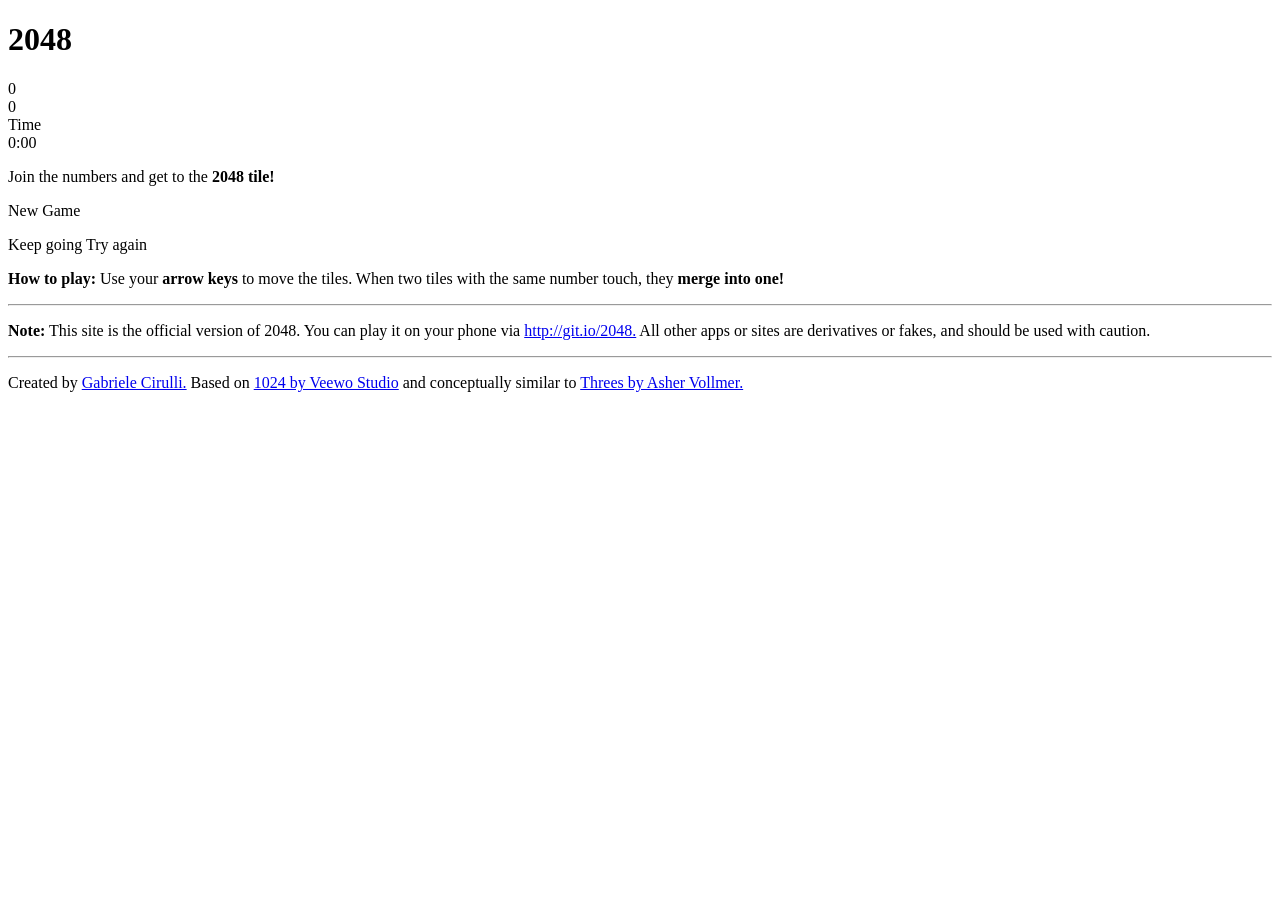
==== index.html @ cae46fe5 "Basic Timer Stuff" ====
<!DOCTYPE html>
<html>
<head>
  <meta charset="utf-8">
  <title>2048</title>

  <link href="style/main.css" rel="stylesheet" type="text/css">
  <link rel="shortcut icon" href="favicon.ico">
  <link rel="apple-touch-icon" href="meta/apple-touch-icon.png">
  <link rel="apple-touch-startup-image" href="meta/apple-touch-startup-image-640x1096.png" media="(device-width: 320px) and (device-height: 568px) and (-webkit-device-pixel-ratio: 2)"> <!-- iPhone 5+ -->
  <link rel="apple-touch-startup-image" href="meta/apple-touch-startup-image-640x920.png"  media="(device-width: 320px) and (device-height: 480px) and (-webkit-device-pixel-ratio: 2)"> <!-- iPhone, retina -->
  <meta name="apple-mobile-web-app-capable" content="yes">
  <meta name="apple-mobile-web-app-status-bar-style" content="black">

  <meta name="HandheldFriendly" content="True">
  <meta name="MobileOptimized" content="320">
  <meta name="viewport" content="width=device-width, target-densitydpi=160dpi, initial-scale=1.0, maximum-scale=1, user-scalable=no, minimal-ui">
</head>
<body>
  <div class="container">
    <div class="heading">
      <h1 class="title">2048</h1>
      <div class="scores-container">
        <div class="score-container">0</div>
        <div class="best-container">0</div>
      </div>
      <div class="timer-container">
          <div class="timer-label">Time</div>
          <div class="timer-value">0:00</div>
      </div>
    </div>

    <div class="above-game">
      <p class="game-intro">Join the numbers and get to the <strong>2048 tile!</strong></p>
      <a class="restart-button">New Game</a>
    </div>

    <div class="game-container">
      <div class="game-message">
        <p></p>
        <div class="lower">
	        <a class="keep-playing-button">Keep going</a>
          <a class="retry-button">Try again</a>
        </div>
      </div>

      <div class="grid-container">
        <div class="grid-row">
          <div class="grid-cell"></div>
          <div class="grid-cell"></div>
          <div class="grid-cell"></div>
          <div class="grid-cell"></div>
        </div>
        <div class="grid-row">
          <div class="grid-cell"></div>
          <div class="grid-cell"></div>
          <div class="grid-cell"></div>
          <div class="grid-cell"></div>
        </div>
        <div class="grid-row">
          <div class="grid-cell"></div>
          <div class="grid-cell"></div>
          <div class="grid-cell"></div>
          <div class="grid-cell"></div>
        </div>
        <div class="grid-row">
          <div class="grid-cell"></div>
          <div class="grid-cell"></div>
          <div class="grid-cell"></div>
          <div class="grid-cell"></div>
        </div>
      </div>

      <div class="tile-container">

      </div>
    </div>

    <p class="game-explanation">
      <strong class="important">How to play:</strong> Use your <strong>arrow keys</strong> to move the tiles. When two tiles with the same number touch, they <strong>merge into one!</strong>
    </p>
    <hr>
    <p>
    <strong class="important">Note:</strong> This site is the official version of 2048. You can play it on your phone via <a href="http://git.io/2048">http://git.io/2048.</a> All other apps or sites are derivatives or fakes, and should be used with caution.
    </p>
    <hr>
    <p>
    Created by <a href="http://gabrielecirulli.com" target="_blank">Gabriele Cirulli.</a> Based on <a href="https://itunes.apple.com/us/app/1024!/id823499224" target="_blank">1024 by Veewo Studio</a> and conceptually similar to <a href="http://asherv.com/threes/" target="_blank">Threes by Asher Vollmer.</a>
    </p>
  </div>

  <script src="js/bind_polyfill.js"></script>
  <script src="js/classlist_polyfill.js"></script>
  <script src="js/animframe_polyfill.js"></script>
  <script src="js/keyboard_input_manager.js"></script>
  <script src="js/html_actuator.js"></script>
  <script src="js/grid.js"></script>
  <script src="js/tile.js"></script>
  <script src="js/local_storage_manager.js"></script>
  <script src="js/game_manager.js"></script>
  <script src="js/application.js"></script>
</body>
</html>
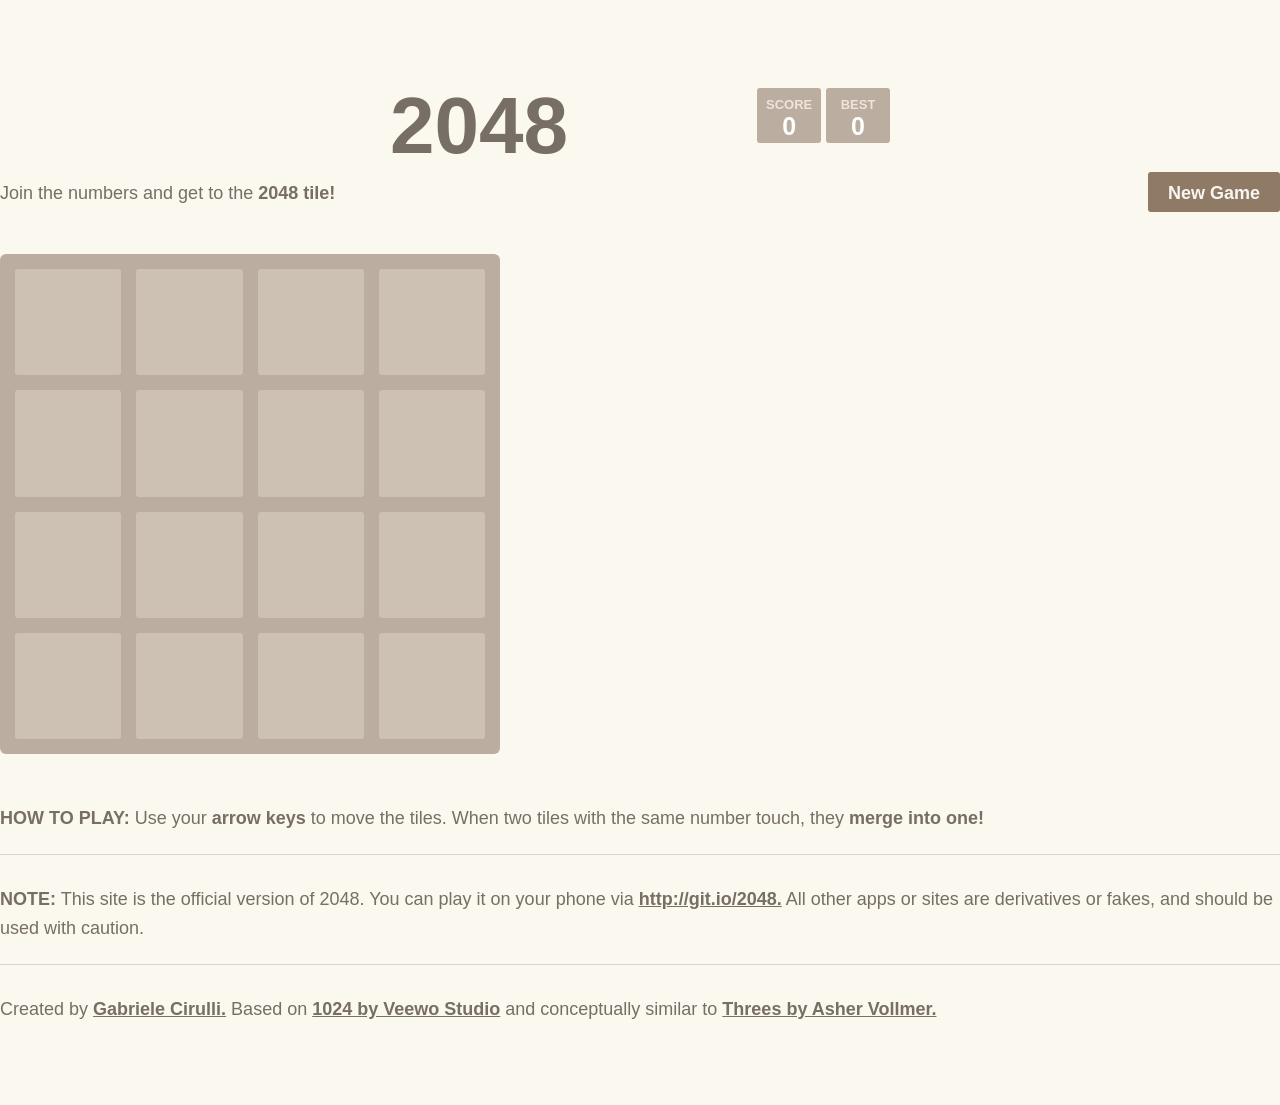
==== commit 3f56cf97: "Difficulty Modes are complete" ====
--- a/index.html
+++ b/index.html
@@ -5,6 +5,7 @@
   <title>2048</title>
 
   <link href="style/main.css" rel="stylesheet" type="text/css">
+  <a href="/before-game.html"></a>
   <link rel="shortcut icon" href="favicon.ico">
   <link rel="apple-touch-icon" href="meta/apple-touch-icon.png">
   <link rel="apple-touch-startup-image" href="meta/apple-touch-startup-image-640x1096.png" media="(device-width: 320px) and (device-height: 568px) and (-webkit-device-pixel-ratio: 2)"> <!-- iPhone 5+ -->
@@ -24,11 +25,8 @@
         <div class="score-container">0</div>
         <div class="best-container">0</div>
       </div>
-      <div class="timer-container">
-          <div class="timer-label">Time</div>
-          <div class="timer-value">0:00</div>
-      </div>
     </div>
+  </div>
 
     <div class="above-game">
       <p class="game-intro">Join the numbers and get to the <strong>2048 tile!</strong></p>
@@ -44,32 +42,7 @@
         </div>
       </div>
 
-      <div class="grid-container">
-        <div class="grid-row">
-          <div class="grid-cell"></div>
-          <div class="grid-cell"></div>
-          <div class="grid-cell"></div>
-          <div class="grid-cell"></div>
-        </div>
-        <div class="grid-row">
-          <div class="grid-cell"></div>
-          <div class="grid-cell"></div>
-          <div class="grid-cell"></div>
-          <div class="grid-cell"></div>
-        </div>
-        <div class="grid-row">
-          <div class="grid-cell"></div>
-          <div class="grid-cell"></div>
-          <div class="grid-cell"></div>
-          <div class="grid-cell"></div>
-        </div>
-        <div class="grid-row">
-          <div class="grid-cell"></div>
-          <div class="grid-cell"></div>
-          <div class="grid-cell"></div>
-          <div class="grid-cell"></div>
-        </div>
-      </div>
+      <div class="grid-container"></div>
 
       <div class="tile-container">
 
@@ -92,6 +65,67 @@
   <script src="js/bind_polyfill.js"></script>
   <script src="js/classlist_polyfill.js"></script>
   <script src="js/animframe_polyfill.js"></script>
+  <script>
+    // Detect mode (from before-game.html links like index.html?mode=easy)
+    // and rebuild grid markup/size accordingly.
+    (function(){
+      var qs = (window.location.search||'').substring(1);
+      var size = 4;
+
+      // prefer query‑string if present
+      if (qs) {
+        var pairs = qs.split('&');
+        var params = {};
+        for (var i = 0; i < pairs.length; i++) {
+          var p = pairs[i].split('=');
+          params[decodeURIComponent(p[0])] = decodeURIComponent(p[1] || '');
+        }
+
+        if (params.mode === 'easy') {
+          size = 3;
+        } else if (params.mode === 'hard') {
+          size = 5;
+        }
+      } else {
+        // fall back to localStorage (set by before-game click handler)
+        try {
+          var stored = localStorage.getItem('gridMode');
+          if (stored === 'easy') size = 3;
+          else if (stored === 'hard') size = 5;
+          // clear so subsequent reload uses default
+          localStorage.removeItem('gridMode');
+        } catch (e) { /* ignore storage errors */ }
+      }
+
+      window.initialGridSize = size;
+
+      // build the grid cells dynamically
+      var container = document.querySelector('.grid-container');
+      if (container) {
+        container.innerHTML = '';
+        for (var y = 0; y < size; y++) {
+          var row = document.createElement('div');
+          row.className = 'grid-row';
+          for (var x = 0; x < size; x++) {
+            var cell = document.createElement('div');
+            cell.className = 'grid-cell';
+            row.appendChild(cell);
+          }
+          container.appendChild(row);
+        }
+
+        // adjust cell/tile dimensions so the board fills 500px
+        var totalPadding = 30; // 15px each side
+        var margin = 15; // margin-right on each cell except last
+        var cellSide = (500 - totalPadding - (size - 1) * margin) / size;
+        var style = document.createElement('style');
+        style.textContent =
+          '.grid-cell { width: ' + cellSide + 'px; height: ' + cellSide + 'px; }' +
+          '.tile, .tile .tile-inner { width: ' + (cellSide + 1) + 'px; height: ' + (cellSide + 1) + 'px; line-height: ' + (cellSide + 1) + 'px; }';
+        document.head.appendChild(style);
+      }
+    })();
+  </script>
   <script src="js/keyboard_input_manager.js"></script>
   <script src="js/html_actuator.js"></script>
   <script src="js/grid.js"></script>
--- a/style/main.css
+++ b/style/main.css
@@ -0,0 +1,860 @@
+@import url(fonts/clear-sans.css);
+html, body {
+  margin: 0;
+  padding: 0;
+  background: #faf8ef;
+  color: #776e65;
+  font-family: "Clear Sans", "Helvetica Neue", Arial, sans-serif;
+  font-size: 18px; }
+
+body {
+  margin: 80px 0; }
+
+.heading:after {
+  content: "";
+  display: block;
+  clear: both; }
+
+h1.title {
+  font-size: 80px;
+  font-weight: bold;
+  margin: 0;
+  display: block;
+  float: left; }
+
+@-webkit-keyframes move-up {
+  0% {
+    top: 25px;
+    opacity: 1; }
+
+  100% {
+    top: -50px;
+    opacity: 0; } }
+@-moz-keyframes move-up {
+  0% {
+    top: 25px;
+    opacity: 1; }
+
+  100% {
+    top: -50px;
+    opacity: 0; } }
+@keyframes move-up {
+  0% {
+    top: 25px;
+    opacity: 1; }
+
+  100% {
+    top: -50px;
+    opacity: 0; } }
+.scores-container {
+  float: right;
+  text-align: right; }
+
+.score-container, .best-container {
+  position: relative;
+  display: inline-block;
+  background: #bbada0;
+  padding: 15px 25px;
+  font-size: 25px;
+  height: 25px;
+  line-height: 47px;
+  font-weight: bold;
+  border-radius: 3px;
+  color: white;
+  margin-top: 8px;
+  text-align: center; }
+  .score-container:after, .best-container:after {
+    position: absolute;
+    width: 100%;
+    top: 10px;
+    left: 0;
+    text-transform: uppercase;
+    font-size: 13px;
+    line-height: 13px;
+    text-align: center;
+    color: #eee4da; }
+  .score-container .score-addition, .best-container .score-addition {
+    position: absolute;
+    right: 30px;
+    color: red;
+    font-size: 25px;
+    line-height: 25px;
+    font-weight: bold;
+    color: rgba(119, 110, 101, 0.9);
+    z-index: 100;
+    -webkit-animation: move-up 600ms ease-in;
+    -moz-animation: move-up 600ms ease-in;
+    animation: move-up 600ms ease-in;
+    -webkit-animation-fill-mode: both;
+    -moz-animation-fill-mode: both;
+    animation-fill-mode: both; }
+
+.score-container:after {
+  content: "Score"; }
+
+.best-container:after {
+  content: "Best"; }
+
+p {
+  margin-top: 0;
+  margin-bottom: 10px;
+  line-height: 1.65; }
+
+a {
+  color: #776e65;
+  font-weight: bold;
+  text-decoration: underline;
+  cursor: pointer; }
+
+strong.important {
+  text-transform: uppercase; }
+
+hr {
+  border: none;
+  border-bottom: 1px solid #d8d4d0;
+  margin-top: 20px;
+  margin-bottom: 30px; }
+
+.container {
+  width: 500px;
+  margin: 0 auto; }
+
+@-webkit-keyframes fade-in {
+  0% {
+    opacity: 0; }
+
+  100% {
+    opacity: 1; } }
+@-moz-keyframes fade-in {
+  0% {
+    opacity: 0; }
+
+  100% {
+    opacity: 1; } }
+@keyframes fade-in {
+  0% {
+    opacity: 0; }
+
+  100% {
+    opacity: 1; } }
+.game-container {
+  margin-top: 40px;
+  position: relative;
+  padding: 15px;
+  cursor: default;
+  -webkit-touch-callout: none;
+  -ms-touch-callout: none;
+  -webkit-user-select: none;
+  -moz-user-select: none;
+  -ms-user-select: none;
+  -ms-touch-action: none;
+  touch-action: none;
+  background: #bbada0;
+  border-radius: 6px;
+  width: 500px;
+  height: 500px;
+  -webkit-box-sizing: border-box;
+  -moz-box-sizing: border-box;
+  box-sizing: border-box; }
+  .game-container .game-message {
+    display: none;
+    position: absolute;
+    top: 0;
+    right: 0;
+    bottom: 0;
+    left: 0;
+    background: rgba(238, 228, 218, 0.5);
+    z-index: 100;
+    text-align: center;
+    -webkit-animation: fade-in 800ms ease 1200ms;
+    -moz-animation: fade-in 800ms ease 1200ms;
+    animation: fade-in 800ms ease 1200ms;
+    -webkit-animation-fill-mode: both;
+    -moz-animation-fill-mode: both;
+    animation-fill-mode: both; }
+    .game-container .game-message p {
+      font-size: 60px;
+      font-weight: bold;
+      height: 60px;
+      line-height: 60px;
+      margin-top: 222px; }
+    .game-container .game-message .lower {
+      display: block;
+      margin-top: 59px; }
+    .game-container .game-message a {
+      display: inline-block;
+      background: #8f7a66;
+      border-radius: 3px;
+      padding: 0 20px;
+      text-decoration: none;
+      color: #f9f6f2;
+      height: 40px;
+      line-height: 42px;
+      margin-left: 9px; }
+      .game-container .game-message a.keep-playing-button {
+        display: none; }
+    .game-container .game-message.game-won {
+      background: rgba(237, 194, 46, 0.5);
+      color: #f9f6f2; }
+      .game-container .game-message.game-won a.keep-playing-button {
+        display: inline-block; }
+    .game-container .game-message.game-won, .game-container .game-message.game-over {
+      display: block; }
+
+.grid-container {
+  position: absolute;
+  top: 15px;
+  left: 15px;
+  z-index: 1; }
+
+.grid-row {
+  margin-bottom: 15px; }
+  .grid-row:last-child {
+    margin-bottom: 0; }
+  .grid-row:after {
+    content: "";
+    display: block;
+    clear: both; }
+
+.grid-cell {
+  width: 106.25px;
+  height: 106.25px;
+  margin-right: 15px;
+  float: left;
+  border-radius: 3px;
+  background: rgba(238, 228, 218, 0.35); }
+  .grid-cell:last-child {
+    margin-right: 0; }
+
+.tile-container {
+  position: absolute;
+  top: 15px;
+  left: 15px;
+  z-index: 2; }
+
+.tile, .tile .tile-inner {
+  width: 107px;
+  height: 107px;
+  line-height: 107px; }
+.tile.tile-position-1-1 {
+  -webkit-transform: translate(0px, 0px);
+  -moz-transform: translate(0px, 0px);
+  -ms-transform: translate(0px, 0px);
+  transform: translate(0px, 0px); }
+.tile.tile-position-1-2 {
+  -webkit-transform: translate(0px, 121px);
+  -moz-transform: translate(0px, 121px);
+  -ms-transform: translate(0px, 121px);
+  transform: translate(0px, 121px); }
+.tile.tile-position-1-3 {
+  -webkit-transform: translate(0px, 242px);
+  -moz-transform: translate(0px, 242px);
+  -ms-transform: translate(0px, 242px);
+  transform: translate(0px, 242px); }
+.tile.tile-position-1-4 {
+  -webkit-transform: translate(0px, 363px);
+  -moz-transform: translate(0px, 363px);
+  -ms-transform: translate(0px, 363px);
+  transform: translate(0px, 363px); }
+.tile.tile-position-2-1 {
+  -webkit-transform: translate(121px, 0px);
+  -moz-transform: translate(121px, 0px);
+  -ms-transform: translate(121px, 0px);
+  transform: translate(121px, 0px); }
+.tile.tile-position-2-2 {
+  -webkit-transform: translate(121px, 121px);
+  -moz-transform: translate(121px, 121px);
+  -ms-transform: translate(121px, 121px);
+  transform: translate(121px, 121px); }
+.tile.tile-position-2-3 {
+  -webkit-transform: translate(121px, 242px);
+  -moz-transform: translate(121px, 242px);
+  -ms-transform: translate(121px, 242px);
+  transform: translate(121px, 242px); }
+.tile.tile-position-2-4 {
+  -webkit-transform: translate(121px, 363px);
+  -moz-transform: translate(121px, 363px);
+  -ms-transform: translate(121px, 363px);
+  transform: translate(121px, 363px); }
+.tile.tile-position-3-1 {
+  -webkit-transform: translate(242px, 0px);
+  -moz-transform: translate(242px, 0px);
+  -ms-transform: translate(242px, 0px);
+  transform: translate(242px, 0px); }
+.tile.tile-position-3-2 {
+  -webkit-transform: translate(242px, 121px);
+  -moz-transform: translate(242px, 121px);
+  -ms-transform: translate(242px, 121px);
+  transform: translate(242px, 121px); }
+.tile.tile-position-3-3 {
+  -webkit-transform: translate(242px, 242px);
+  -moz-transform: translate(242px, 242px);
+  -ms-transform: translate(242px, 242px);
+  transform: translate(242px, 242px); }
+.tile.tile-position-3-4 {
+  -webkit-transform: translate(242px, 363px);
+  -moz-transform: translate(242px, 363px);
+  -ms-transform: translate(242px, 363px);
+  transform: translate(242px, 363px); }
+.tile.tile-position-4-1 {
+  -webkit-transform: translate(363px, 0px);
+  -moz-transform: translate(363px, 0px);
+  -ms-transform: translate(363px, 0px);
+  transform: translate(363px, 0px); }
+.tile.tile-position-4-2 {
+  -webkit-transform: translate(363px, 121px);
+  -moz-transform: translate(363px, 121px);
+  -ms-transform: translate(363px, 121px);
+  transform: translate(363px, 121px); }
+.tile.tile-position-4-3 {
+  -webkit-transform: translate(363px, 242px);
+  -moz-transform: translate(363px, 242px);
+  -ms-transform: translate(363px, 242px);
+  transform: translate(363px, 242px); }
+.tile.tile-position-4-4 {
+  -webkit-transform: translate(363px, 363px);
+  -moz-transform: translate(363px, 363px);
+  -ms-transform: translate(363px, 363px);
+  transform: translate(363px, 363px); }
+
+/* Positions for 5x5 grid */
+.tile.tile-position-5-1 {
+  -webkit-transform: translate(484px, 0px);
+  -moz-transform: translate(484px, 0px);
+  -ms-transform: translate(484px, 0px);
+  transform: translate(484px, 0px); }
+.tile.tile-position-5-2 {
+  -webkit-transform: translate(484px, 121px);
+  -moz-transform: translate(484px, 121px);
+  -ms-transform: translate(484px, 121px);
+  transform: translate(484px, 121px); }
+.tile.tile-position-5-3 {
+  -webkit-transform: translate(484px, 242px);
+  -moz-transform: translate(484px, 242px);
+  -ms-transform: translate(484px, 242px);
+  transform: translate(484px, 242px); }
+.tile.tile-position-5-4 {
+  -webkit-transform: translate(484px, 363px);
+  -moz-transform: translate(484px, 363px);
+  -ms-transform: translate(484px, 363px);
+  transform: translate(484px, 363px); }
+.tile.tile-position-5-5 {
+  -webkit-transform: translate(484px, 484px);
+  -moz-transform: translate(484px, 484px);
+  -ms-transform: translate(484px, 484px);
+  transform: translate(484px, 484px); }
+.tile.tile-position-4-5 {
+  -webkit-transform: translate(363px, 484px);
+  -moz-transform: translate(363px, 484px);
+  -ms-transform: translate(363px, 484px);
+  transform: translate(363px, 484px); }
+.tile.tile-position-3-5 {
+  -webkit-transform: translate(242px, 484px);
+  -moz-transform: translate(242px, 484px);
+  -ms-transform: translate(242px, 484px);
+  transform: translate(242px, 484px); }
+.tile.tile-position-2-5 {
+  -webkit-transform: translate(121px, 484px);
+  -moz-transform: translate(121px, 484px);
+  -ms-transform: translate(121px, 484px);
+  transform: translate(121px, 484px); }
+.tile.tile-position-1-5 {
+  -webkit-transform: translate(0px, 484px);
+  -moz-transform: translate(0px, 484px);
+  -ms-transform: translate(0px, 484px);
+  transform: translate(0px, 484px); }
+
+.tile {
+  position: absolute;
+  -webkit-transition: 100ms ease-in-out;
+  -moz-transition: 100ms ease-in-out;
+  transition: 100ms ease-in-out;
+  -webkit-transition-property: -webkit-transform;
+  -moz-transition-property: -moz-transform;
+  transition-property: transform; }
+  .tile .tile-inner {
+    border-radius: 3px;
+    background: #eee4da;
+    text-align: center;
+    font-weight: bold;
+    z-index: 10;
+    font-size: 55px; }
+  .tile.tile-2 .tile-inner {
+    background: #eee4da;
+    box-shadow: 0 0 30px 10px rgba(243, 215, 116, 0), inset 0 0 0 1px rgba(255, 255, 255, 0); }
+  .tile.tile-4 .tile-inner {
+    background: #ede0c8;
+    box-shadow: 0 0 30px 10px rgba(243, 215, 116, 0), inset 0 0 0 1px rgba(255, 255, 255, 0); }
+  .tile.tile-8 .tile-inner {
+    color: #f9f6f2;
+    background: #f2b179; }
+  .tile.tile-16 .tile-inner {
+    color: #f9f6f2;
+    background: #f59563; }
+  .tile.tile-32 .tile-inner {
+    color: #f9f6f2;
+    background: #f67c5f; }
+  .tile.tile-64 .tile-inner {
+    color: #f9f6f2;
+    background: #f65e3b; }
+  .tile.tile-128 .tile-inner {
+    color: #f9f6f2;
+    background: #edcf72;
+    box-shadow: 0 0 30px 10px rgba(243, 215, 116, 0.2381), inset 0 0 0 1px rgba(255, 255, 255, 0.14286);
+    font-size: 45px; }
+    @media screen and (max-width: 520px) {
+      .tile.tile-128 .tile-inner {
+        font-size: 25px; } }
+  .tile.tile-256 .tile-inner {
+    color: #f9f6f2;
+    background: #edcc61;
+    box-shadow: 0 0 30px 10px rgba(243, 215, 116, 0.31746), inset 0 0 0 1px rgba(255, 255, 255, 0.19048);
+    font-size: 45px; }
+    @media screen and (max-width: 520px) {
+      .tile.tile-256 .tile-inner {
+        font-size: 25px; } }
+  .tile.tile-512 .tile-inner {
+    color: #f9f6f2;
+    background: #edc850;
+    box-shadow: 0 0 30px 10px rgba(243, 215, 116, 0.39683), inset 0 0 0 1px rgba(255, 255, 255, 0.2381);
+    font-size: 45px; }
+    @media screen and (max-width: 520px) {
+      .tile.tile-512 .tile-inner {
+        font-size: 25px; } }
+  .tile.tile-1024 .tile-inner {
+    color: #f9f6f2;
+    background: #edc53f;
+    box-shadow: 0 0 30px 10px rgba(243, 215, 116, 0.47619), inset 0 0 0 1px rgba(255, 255, 255, 0.28571);
+    font-size: 35px; }
+    @media screen and (max-width: 520px) {
+      .tile.tile-1024 .tile-inner {
+        font-size: 15px; } }
+  .tile.tile-2048 .tile-inner {
+    color: #f9f6f2;
+    background: #edc22e;
+    box-shadow: 0 0 30px 10px rgba(243, 215, 116, 0.55556), inset 0 0 0 1px rgba(255, 255, 255, 0.33333);
+    font-size: 35px; }
+    @media screen and (max-width: 520px) {
+      .tile.tile-2048 .tile-inner {
+        font-size: 15px; } }
+  .tile.tile-super .tile-inner {
+    color: #f9f6f2;
+    background: #3c3a32;
+    font-size: 30px; }
+    @media screen and (max-width: 520px) {
+      .tile.tile-super .tile-inner {
+        font-size: 10px; } }
+
+@-webkit-keyframes appear {
+  0% {
+    opacity: 0;
+    -webkit-transform: scale(0);
+    -moz-transform: scale(0);
+    -ms-transform: scale(0);
+    transform: scale(0); }
+
+  100% {
+    opacity: 1;
+    -webkit-transform: scale(1);
+    -moz-transform: scale(1);
+    -ms-transform: scale(1);
+    transform: scale(1); } }
+@-moz-keyframes appear {
+  0% {
+    opacity: 0;
+    -webkit-transform: scale(0);
+    -moz-transform: scale(0);
+    -ms-transform: scale(0);
+    transform: scale(0); }
+
+  100% {
+    opacity: 1;
+    -webkit-transform: scale(1);
+    -moz-transform: scale(1);
+    -ms-transform: scale(1);
+    transform: scale(1); } }
+@keyframes appear {
+  0% {
+    opacity: 0;
+    -webkit-transform: scale(0);
+    -moz-transform: scale(0);
+    -ms-transform: scale(0);
+    transform: scale(0); }
+
+  100% {
+    opacity: 1;
+    -webkit-transform: scale(1);
+    -moz-transform: scale(1);
+    -ms-transform: scale(1);
+    transform: scale(1); } }
+.tile-new .tile-inner {
+  -webkit-animation: appear 200ms ease 100ms;
+  -moz-animation: appear 200ms ease 100ms;
+  animation: appear 200ms ease 100ms;
+  -webkit-animation-fill-mode: backwards;
+  -moz-animation-fill-mode: backwards;
+  animation-fill-mode: backwards; }
+
+@-webkit-keyframes pop {
+  0% {
+    -webkit-transform: scale(0);
+    -moz-transform: scale(0);
+    -ms-transform: scale(0);
+    transform: scale(0); }
+
+  50% {
+    -webkit-transform: scale(1.2);
+    -moz-transform: scale(1.2);
+    -ms-transform: scale(1.2);
+    transform: scale(1.2); }
+
+  100% {
+    -webkit-transform: scale(1);
+    -moz-transform: scale(1);
+    -ms-transform: scale(1);
+    transform: scale(1); } }
+@-moz-keyframes pop {
+  0% {
+    -webkit-transform: scale(0);
+    -moz-transform: scale(0);
+    -ms-transform: scale(0);
+    transform: scale(0); }
+
+  50% {
+    -webkit-transform: scale(1.2);
+    -moz-transform: scale(1.2);
+    -ms-transform: scale(1.2);
+    transform: scale(1.2); }
+
+  100% {
+    -webkit-transform: scale(1);
+    -moz-transform: scale(1);
+    -ms-transform: scale(1);
+    transform: scale(1); } }
+@keyframes pop {
+  0% {
+    -webkit-transform: scale(0);
+    -moz-transform: scale(0);
+    -ms-transform: scale(0);
+    transform: scale(0); }
+
+  50% {
+    -webkit-transform: scale(1.2);
+    -moz-transform: scale(1.2);
+    -ms-transform: scale(1.2);
+    transform: scale(1.2); }
+
+  100% {
+    -webkit-transform: scale(1);
+    -moz-transform: scale(1);
+    -ms-transform: scale(1);
+    transform: scale(1); } }
+.tile-merged .tile-inner {
+  z-index: 20;
+  -webkit-animation: pop 200ms ease 100ms;
+  -moz-animation: pop 200ms ease 100ms;
+  animation: pop 200ms ease 100ms;
+  -webkit-animation-fill-mode: backwards;
+  -moz-animation-fill-mode: backwards;
+  animation-fill-mode: backwards; }
+
+.above-game:after {
+  content: "";
+  display: block;
+  clear: both; }
+
+.game-intro {
+  float: left;
+  line-height: 42px;
+  margin-bottom: 0; }
+
+.restart-button {
+  display: inline-block;
+  background: #8f7a66;
+  border-radius: 3px;
+  padding: 0 20px;
+  text-decoration: none;
+  color: #f9f6f2;
+  height: 40px;
+  line-height: 42px;
+  display: block;
+  text-align: center;
+  float: right; }
+
+.game-explanation {
+  margin-top: 50px; }
+
+@media screen and (max-width: 520px) {
+  html, body {
+    font-size: 15px; }
+
+  body {
+    margin: 20px 0;
+    padding: 0 20px; }
+
+  h1.title {
+    font-size: 27px;
+    margin-top: 15px; }
+
+  .container {
+    width: 280px;
+    margin: 0 auto; }
+
+  .score-container, .best-container {
+    margin-top: 0;
+    padding: 15px 10px;
+    min-width: 40px; }
+
+  .heading {
+    margin-bottom: 10px; }
+
+  .game-intro {
+    width: 55%;
+    display: block;
+    box-sizing: border-box;
+    line-height: 1.65; }
+
+  .restart-button {
+    width: 42%;
+    padding: 0;
+    display: block;
+    box-sizing: border-box;
+    margin-top: 2px; }
+
+  .game-container {
+    margin-top: 17px;
+    position: relative;
+    padding: 10px;
+    cursor: default;
+    -webkit-touch-callout: none;
+    -ms-touch-callout: none;
+    -webkit-user-select: none;
+    -moz-user-select: none;
+    -ms-user-select: none;
+    -ms-touch-action: none;
+    touch-action: none;
+    background: #bbada0;
+    border-radius: 6px;
+    width: 280px;
+    height: 280px;
+    -webkit-box-sizing: border-box;
+    -moz-box-sizing: border-box;
+    box-sizing: border-box; }
+    .game-container .game-message {
+      display: none;
+      position: absolute;
+      top: 0;
+      right: 0;
+      bottom: 0;
+      left: 0;
+      background: rgba(238, 228, 218, 0.5);
+      z-index: 100;
+      text-align: center;
+      -webkit-animation: fade-in 800ms ease 1200ms;
+      -moz-animation: fade-in 800ms ease 1200ms;
+      animation: fade-in 800ms ease 1200ms;
+      -webkit-animation-fill-mode: both;
+      -moz-animation-fill-mode: both;
+      animation-fill-mode: both; }
+      .game-container .game-message p {
+        font-size: 60px;
+        font-weight: bold;
+        height: 60px;
+        line-height: 60px;
+        margin-top: 222px; }
+      .game-container .game-message .lower {
+        display: block;
+        margin-top: 59px; }
+      .game-container .game-message a {
+        display: inline-block;
+        background: #8f7a66;
+        border-radius: 3px;
+        padding: 0 20px;
+        text-decoration: none;
+        color: #f9f6f2;
+        height: 40px;
+        line-height: 42px;
+        margin-left: 9px; }
+        .game-container .game-message a.keep-playing-button {
+          display: none; }
+      .game-container .game-message.game-won {
+        background: rgba(237, 194, 46, 0.5);
+        color: #f9f6f2; }
+        .game-container .game-message.game-won a.keep-playing-button {
+          display: inline-block; }
+      .game-container .game-message.game-won, .game-container .game-message.game-over {
+        display: block; }
+
+  .grid-container {
+    position: absolute;
+    top: 10px;
+    left: 10px;
+    z-index: 1; }
+
+  .grid-row {
+    margin-bottom: 10px; }
+    .grid-row:last-child {
+      margin-bottom: 0; }
+    .grid-row:after {
+      content: "";
+      display: block;
+      clear: both; }
+
+  .grid-cell {
+    width: 57.5px;
+    height: 57.5px;
+    margin-right: 10px;
+    float: left;
+    border-radius: 3px;
+    background: rgba(238, 228, 218, 0.35); }
+    .grid-cell:last-child {
+      margin-right: 0; }
+
+  .tile-container {
+    position: absolute;
+    top: 10px;
+    left: 10px;
+    z-index: 2; }
+
+  .tile, .tile .tile-inner {
+    width: 58px;
+    height: 58px;
+    line-height: 58px; }
+  .tile.tile-position-1-1 {
+    -webkit-transform: translate(0px, 0px);
+    -moz-transform: translate(0px, 0px);
+    -ms-transform: translate(0px, 0px);
+    transform: translate(0px, 0px); }
+  .tile.tile-position-1-2 {
+    -webkit-transform: translate(0px, 67px);
+    -moz-transform: translate(0px, 67px);
+    -ms-transform: translate(0px, 67px);
+    transform: translate(0px, 67px); }
+  .tile.tile-position-1-3 {
+    -webkit-transform: translate(0px, 135px);
+    -moz-transform: translate(0px, 135px);
+    -ms-transform: translate(0px, 135px);
+    transform: translate(0px, 135px); }
+  .tile.tile-position-1-4 {
+    -webkit-transform: translate(0px, 202px);
+    -moz-transform: translate(0px, 202px);
+    -ms-transform: translate(0px, 202px);
+    transform: translate(0px, 202px); }
+  .tile.tile-position-2-1 {
+    -webkit-transform: translate(67px, 0px);
+    -moz-transform: translate(67px, 0px);
+    -ms-transform: translate(67px, 0px);
+    transform: translate(67px, 0px); }
+  .tile.tile-position-2-2 {
+    -webkit-transform: translate(67px, 67px);
+    -moz-transform: translate(67px, 67px);
+    -ms-transform: translate(67px, 67px);
+    transform: translate(67px, 67px); }
+  .tile.tile-position-2-3 {
+    -webkit-transform: translate(67px, 135px);
+    -moz-transform: translate(67px, 135px);
+    -ms-transform: translate(67px, 135px);
+    transform: translate(67px, 135px); }
+  .tile.tile-position-2-4 {
+    -webkit-transform: translate(67px, 202px);
+    -moz-transform: translate(67px, 202px);
+    -ms-transform: translate(67px, 202px);
+    transform: translate(67px, 202px); }
+  .tile.tile-position-3-1 {
+    -webkit-transform: translate(135px, 0px);
+    -moz-transform: translate(135px, 0px);
+    -ms-transform: translate(135px, 0px);
+    transform: translate(135px, 0px); }
+  .tile.tile-position-3-2 {
+    -webkit-transform: translate(135px, 67px);
+    -moz-transform: translate(135px, 67px);
+    -ms-transform: translate(135px, 67px);
+    transform: translate(135px, 67px); }
+  .tile.tile-position-3-3 {
+    -webkit-transform: translate(135px, 135px);
+    -moz-transform: translate(135px, 135px);
+    -ms-transform: translate(135px, 135px);
+    transform: translate(135px, 135px); }
+  .tile.tile-position-3-4 {
+    -webkit-transform: translate(135px, 202px);
+    -moz-transform: translate(135px, 202px);
+    -ms-transform: translate(135px, 202px);
+    transform: translate(135px, 202px); }
+  .tile.tile-position-4-1 {
+    -webkit-transform: translate(202px, 0px);
+    -moz-transform: translate(202px, 0px);
+    -ms-transform: translate(202px, 0px);
+    transform: translate(202px, 0px); }
+  .tile.tile-position-4-2 {
+    -webkit-transform: translate(202px, 67px);
+    -moz-transform: translate(202px, 67px);
+    -ms-transform: translate(202px, 67px);
+    transform: translate(202px, 67px); }
+  .tile.tile-position-4-3 {
+    -webkit-transform: translate(202px, 135px);
+    -moz-transform: translate(202px, 135px);
+    -ms-transform: translate(202px, 135px);
+    transform: translate(202px, 135px); }
+  .tile.tile-position-4-4 {
+    -webkit-transform: translate(202px, 202px);
+    -moz-transform: translate(202px, 202px);
+    -ms-transform: translate(202px, 202px);
+    transform: translate(202px, 202px); }
+
+  /* Mobile positions for 5x5 grid */
+  .tile.tile-position-5-1 {
+    -webkit-transform: translate(269px, 0px);
+    -moz-transform: translate(269px, 0px);
+    -ms-transform: translate(269px, 0px);
+    transform: translate(269px, 0px); }
+  .tile.tile-position-5-2 {
+    -webkit-transform: translate(269px, 67px);
+    -moz-transform: translate(269px, 67px);
+    -ms-transform: translate(269px, 67px);
+    transform: translate(269px, 67px); }
+  .tile.tile-position-5-3 {
+    -webkit-transform: translate(269px, 135px);
+    -moz-transform: translate(269px, 135px);
+    -ms-transform: translate(269px, 135px);
+    transform: translate(269px, 135px); }
+  .tile.tile-position-5-4 {
+    -webkit-transform: translate(269px, 202px);
+    -moz-transform: translate(269px, 202px);
+    -ms-transform: translate(269px, 202px);
+    transform: translate(269px, 202px); }
+  .tile.tile-position-5-5 {
+    -webkit-transform: translate(269px, 269px);
+    -moz-transform: translate(269px, 269px);
+    -ms-transform: translate(269px, 269px);
+    transform: translate(269px, 269px); }
+  .tile.tile-position-4-5 {
+    -webkit-transform: translate(202px, 269px);
+    -moz-transform: translate(202px, 269px);
+    -ms-transform: translate(202px, 269px);
+    transform: translate(202px, 269px); }
+  .tile.tile-position-3-5 {
+    -webkit-transform: translate(135px, 269px);
+    -moz-transform: translate(135px, 269px);
+    -ms-transform: translate(135px, 269px);
+    transform: translate(135px, 269px); }
+  .tile.tile-position-2-5 {
+    -webkit-transform: translate(67px, 269px);
+    -moz-transform: translate(67px, 269px);
+    -ms-transform: translate(67px, 269px);
+    transform: translate(67px, 269px); }
+  .tile.tile-position-1-5 {
+    -webkit-transform: translate(0px, 269px);
+    -moz-transform: translate(0px, 269px);
+    -ms-transform: translate(0px, 269px);
+    transform: translate(0px, 269px); }
+
+  .tile .tile-inner {
+    font-size: 35px; }
+
+  .game-message p {
+    font-size: 30px !important;
+    height: 30px !important;
+    line-height: 30px !important;
+    margin-top: 90px !important; }
+  .game-message .lower {
+    margin-top: 30px !important; } }
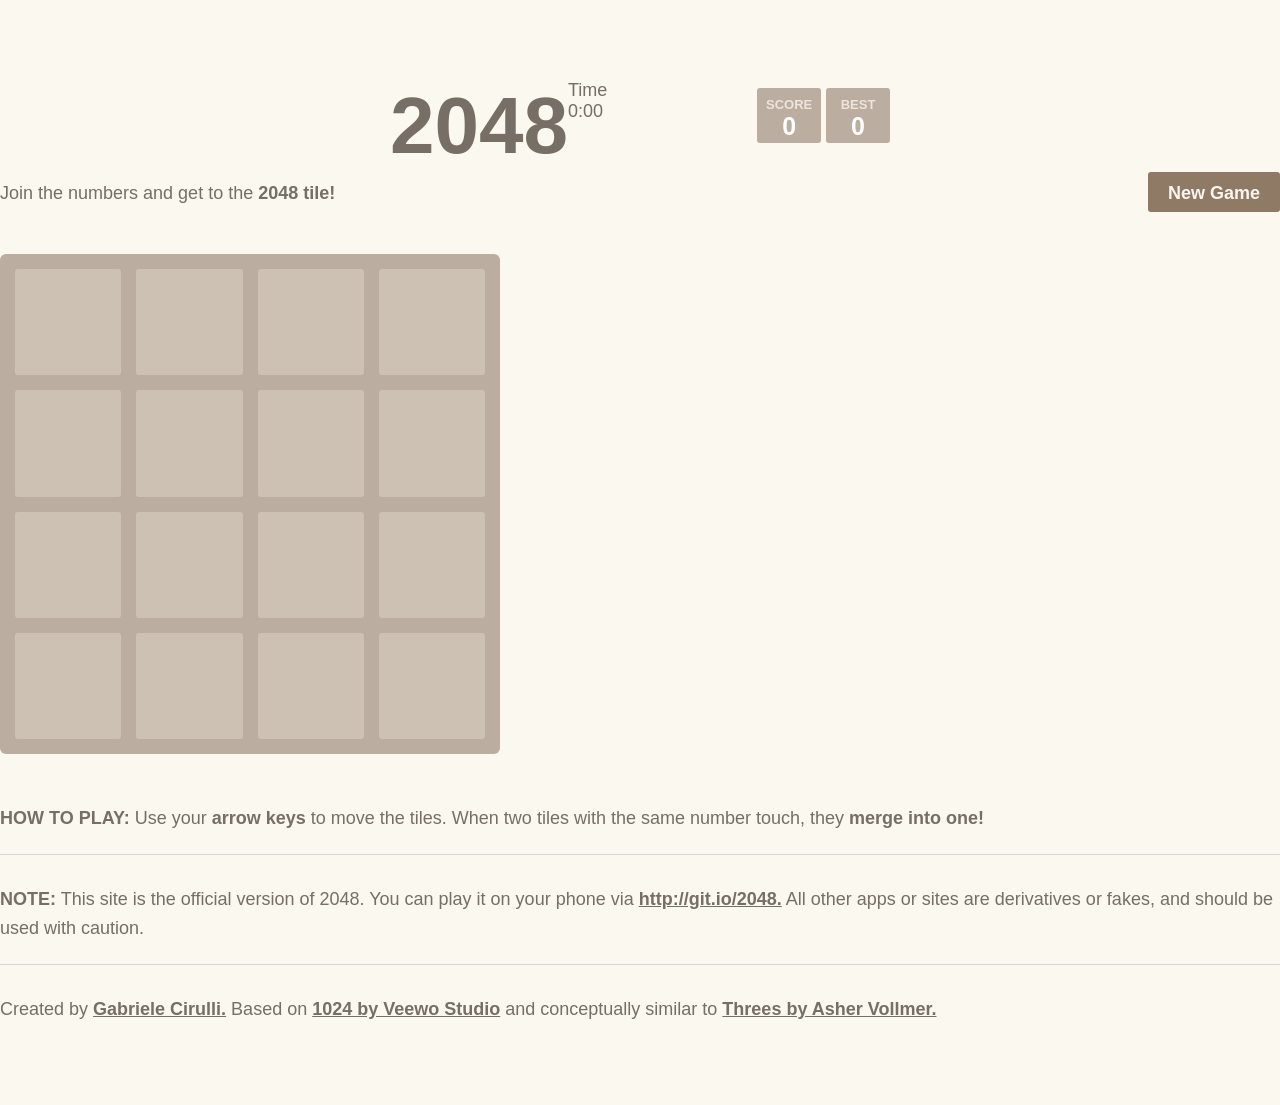
==== commit 74b554a2: "Merge branch 'main' into ClockStuff" ====
--- a/index.html
+++ b/index.html
@@ -24,6 +24,10 @@
       <div class="scores-container">
         <div class="score-container">0</div>
         <div class="best-container">0</div>
+      </div>
+      <div class="timer-container">
+          <div class="timer-label">Time</div>
+          <div class="timer-value">0:00</div>
       </div>
     </div>
   </div>
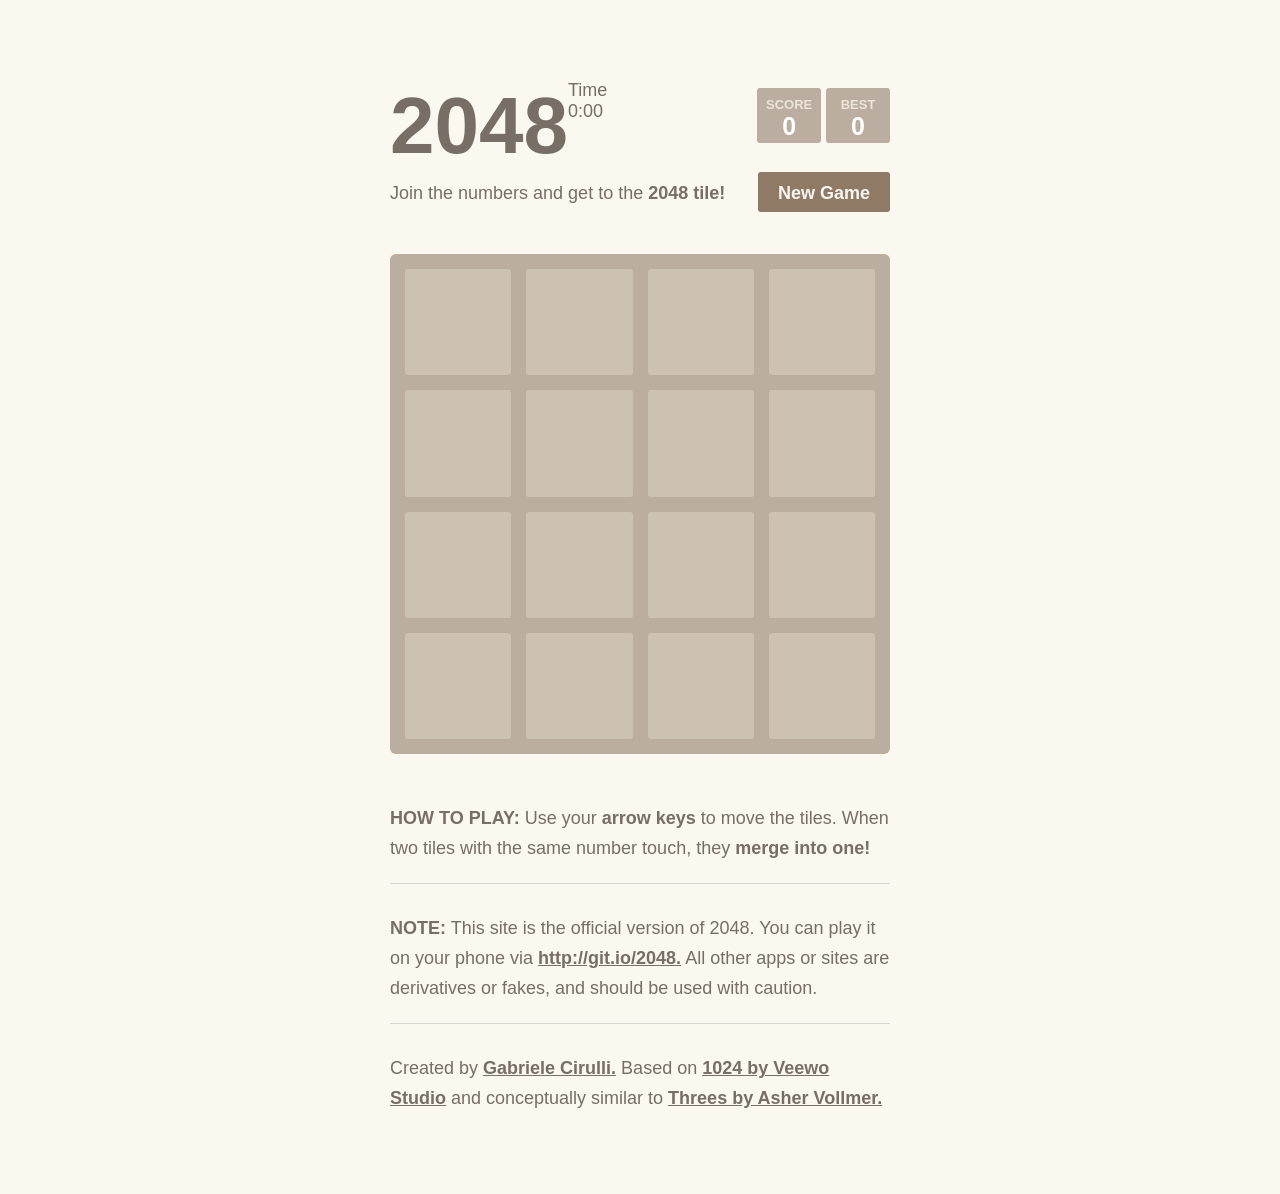
==== commit 2e9c8cfb: "Remade basic clock stuff" ====
--- a/index.html
+++ b/index.html
@@ -5,7 +5,6 @@
   <title>2048</title>
 
   <link href="style/main.css" rel="stylesheet" type="text/css">
-  <a href="/before-game.html"></a>
   <link rel="shortcut icon" href="favicon.ico">
   <link rel="apple-touch-icon" href="meta/apple-touch-icon.png">
   <link rel="apple-touch-startup-image" href="meta/apple-touch-startup-image-640x1096.png" media="(device-width: 320px) and (device-height: 568px) and (-webkit-device-pixel-ratio: 2)"> <!-- iPhone 5+ -->
@@ -30,7 +29,6 @@
           <div class="timer-value">0:00</div>
       </div>
     </div>
-  </div>
 
     <div class="above-game">
       <p class="game-intro">Join the numbers and get to the <strong>2048 tile!</strong></p>
@@ -46,7 +44,32 @@
         </div>
       </div>
 
-      <div class="grid-container"></div>
+      <div class="grid-container">
+        <div class="grid-row">
+          <div class="grid-cell"></div>
+          <div class="grid-cell"></div>
+          <div class="grid-cell"></div>
+          <div class="grid-cell"></div>
+        </div>
+        <div class="grid-row">
+          <div class="grid-cell"></div>
+          <div class="grid-cell"></div>
+          <div class="grid-cell"></div>
+          <div class="grid-cell"></div>
+        </div>
+        <div class="grid-row">
+          <div class="grid-cell"></div>
+          <div class="grid-cell"></div>
+          <div class="grid-cell"></div>
+          <div class="grid-cell"></div>
+        </div>
+        <div class="grid-row">
+          <div class="grid-cell"></div>
+          <div class="grid-cell"></div>
+          <div class="grid-cell"></div>
+          <div class="grid-cell"></div>
+        </div>
+      </div>
 
       <div class="tile-container">
 
@@ -69,67 +92,6 @@
   <script src="js/bind_polyfill.js"></script>
   <script src="js/classlist_polyfill.js"></script>
   <script src="js/animframe_polyfill.js"></script>
-  <script>
-    // Detect mode (from before-game.html links like index.html?mode=easy)
-    // and rebuild grid markup/size accordingly.
-    (function(){
-      var qs = (window.location.search||'').substring(1);
-      var size = 4;
-
-      // prefer query‑string if present
-      if (qs) {
-        var pairs = qs.split('&');
-        var params = {};
-        for (var i = 0; i < pairs.length; i++) {
-          var p = pairs[i].split('=');
-          params[decodeURIComponent(p[0])] = decodeURIComponent(p[1] || '');
-        }
-
-        if (params.mode === 'easy') {
-          size = 3;
-        } else if (params.mode === 'hard') {
-          size = 5;
-        }
-      } else {
-        // fall back to localStorage (set by before-game click handler)
-        try {
-          var stored = localStorage.getItem('gridMode');
-          if (stored === 'easy') size = 3;
-          else if (stored === 'hard') size = 5;
-          // clear so subsequent reload uses default
-          localStorage.removeItem('gridMode');
-        } catch (e) { /* ignore storage errors */ }
-      }
-
-      window.initialGridSize = size;
-
-      // build the grid cells dynamically
-      var container = document.querySelector('.grid-container');
-      if (container) {
-        container.innerHTML = '';
-        for (var y = 0; y < size; y++) {
-          var row = document.createElement('div');
-          row.className = 'grid-row';
-          for (var x = 0; x < size; x++) {
-            var cell = document.createElement('div');
-            cell.className = 'grid-cell';
-            row.appendChild(cell);
-          }
-          container.appendChild(row);
-        }
-
-        // adjust cell/tile dimensions so the board fills 500px
-        var totalPadding = 30; // 15px each side
-        var margin = 15; // margin-right on each cell except last
-        var cellSide = (500 - totalPadding - (size - 1) * margin) / size;
-        var style = document.createElement('style');
-        style.textContent =
-          '.grid-cell { width: ' + cellSide + 'px; height: ' + cellSide + 'px; }' +
-          '.tile, .tile .tile-inner { width: ' + (cellSide + 1) + 'px; height: ' + (cellSide + 1) + 'px; line-height: ' + (cellSide + 1) + 'px; }';
-        document.head.appendChild(style);
-      }
-    })();
-  </script>
   <script src="js/keyboard_input_manager.js"></script>
   <script src="js/html_actuator.js"></script>
   <script src="js/grid.js"></script>
@@ -138,4 +100,4 @@
   <script src="js/game_manager.js"></script>
   <script src="js/application.js"></script>
 </body>
-</html>
+</html>
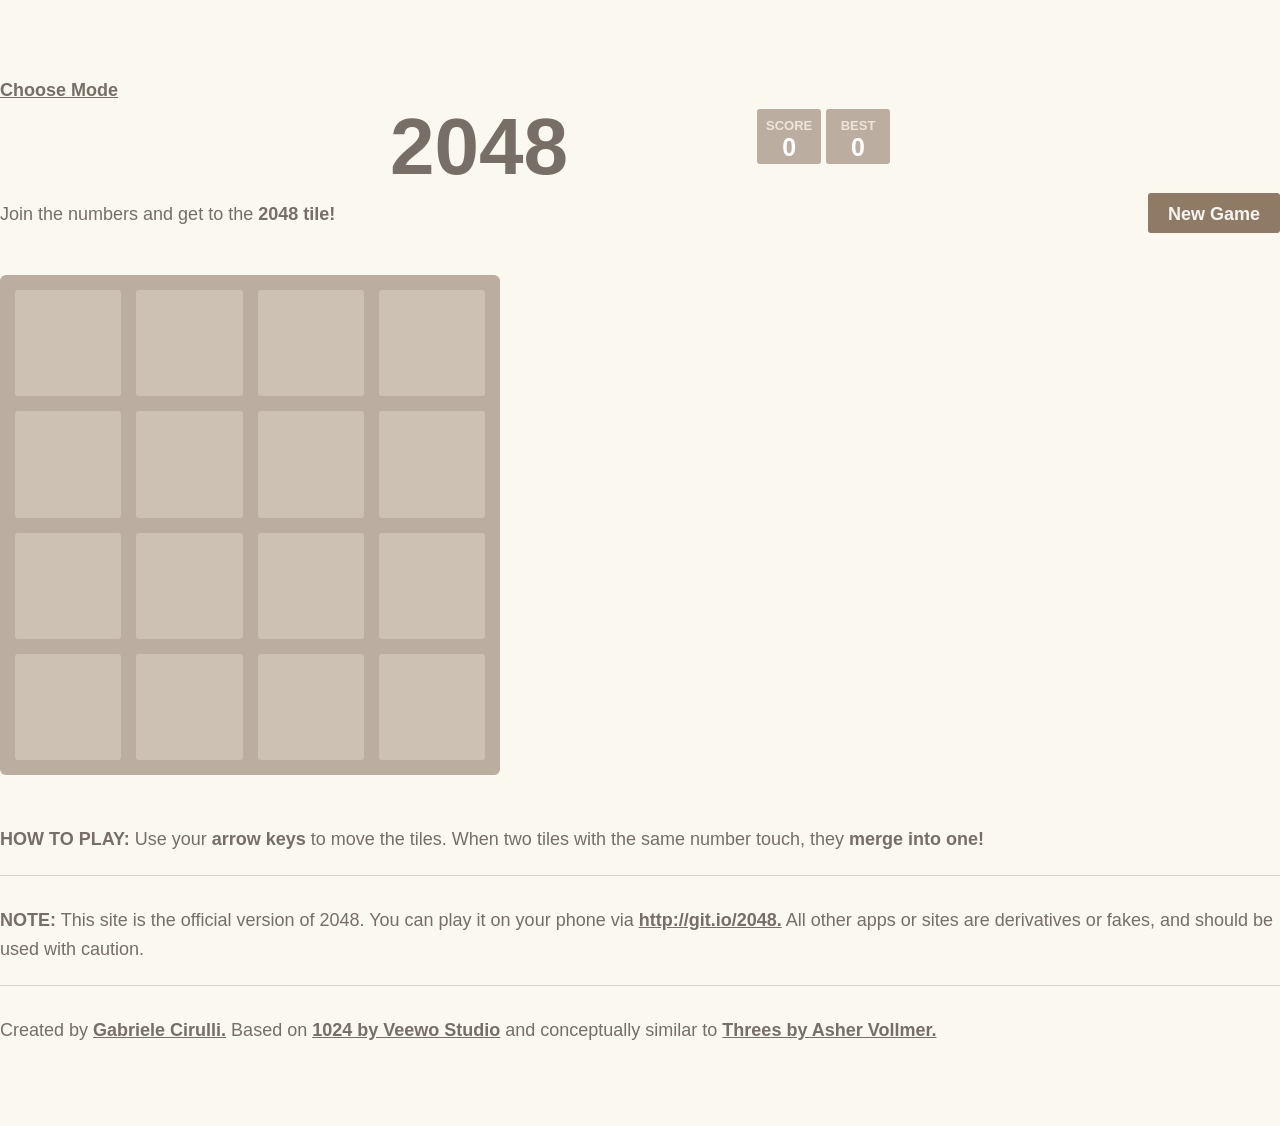
==== commit 9f38e6dc: "Gameplay Now Works Again" ====
--- a/index.html
+++ b/index.html
@@ -5,6 +5,7 @@
   <title>2048</title>
 
   <link href="style/main.css" rel="stylesheet" type="text/css">
+  <a href="./before-game.html">Choose Mode</a>
   <link rel="shortcut icon" href="favicon.ico">
   <link rel="apple-touch-icon" href="meta/apple-touch-icon.png">
   <link rel="apple-touch-startup-image" href="meta/apple-touch-startup-image-640x1096.png" media="(device-width: 320px) and (device-height: 568px) and (-webkit-device-pixel-ratio: 2)"> <!-- iPhone 5+ -->
@@ -24,11 +25,8 @@
         <div class="score-container">0</div>
         <div class="best-container">0</div>
       </div>
-      <div class="timer-container">
-          <div class="timer-label">Time</div>
-          <div class="timer-value">0:00</div>
-      </div>
     </div>
+  </div>
 
     <div class="above-game">
       <p class="game-intro">Join the numbers and get to the <strong>2048 tile!</strong></p>
@@ -44,32 +42,7 @@
         </div>
       </div>
 
-      <div class="grid-container">
-        <div class="grid-row">
-          <div class="grid-cell"></div>
-          <div class="grid-cell"></div>
-          <div class="grid-cell"></div>
-          <div class="grid-cell"></div>
-        </div>
-        <div class="grid-row">
-          <div class="grid-cell"></div>
-          <div class="grid-cell"></div>
-          <div class="grid-cell"></div>
-          <div class="grid-cell"></div>
-        </div>
-        <div class="grid-row">
-          <div class="grid-cell"></div>
-          <div class="grid-cell"></div>
-          <div class="grid-cell"></div>
-          <div class="grid-cell"></div>
-        </div>
-        <div class="grid-row">
-          <div class="grid-cell"></div>
-          <div class="grid-cell"></div>
-          <div class="grid-cell"></div>
-          <div class="grid-cell"></div>
-        </div>
-      </div>
+      <div class="grid-container"></div>
 
       <div class="tile-container">
 
@@ -87,11 +60,88 @@
     <p>
     Created by <a href="http://gabrielecirulli.com" target="_blank">Gabriele Cirulli.</a> Based on <a href="https://itunes.apple.com/us/app/1024!/id823499224" target="_blank">1024 by Veewo Studio</a> and conceptually similar to <a href="http://asherv.com/threes/" target="_blank">Threes by Asher Vollmer.</a>
     </p>
-  </div>
 
   <script src="js/bind_polyfill.js"></script>
   <script src="js/classlist_polyfill.js"></script>
   <script src="js/animframe_polyfill.js"></script>
+  <script>
+    // Detect mode (from before-game.html links like index.html?mode=easy)
+    // and rebuild grid markup/size accordingly.
+    (function(){
+      var qs = (window.location.search||'').substring(1);
+      var size = 4;
+
+      // prefer query‑string if present
+      if (qs) {
+        var pairs = qs.split('&');
+        var params = {};
+        for (var i = 0; i < pairs.length; i++) {
+          var p = pairs[i].split('=');
+          params[decodeURIComponent(p[0])] = decodeURIComponent(p[1] || '');
+        }
+
+        if (params.mode === 'easy') {
+          size = 3;
+        } else if (params.mode === 'hard') {
+          size = 5;
+        }else if (params.mode === 'normal') {
+          size = 4;
+        }
+      } else {
+        // fall back to localStorage (set by before-game click handler)
+        try {
+          var stored = localStorage.getItem('gridMode');
+          if (stored === 'easy') size = 3;
+          else if (stored === 'hard') size = 5;
+          // clear so subsequent reload uses default
+          localStorage.removeItem('gridMode');
+        } catch (e) { /* ignore storage errors */ }
+      }
+
+      window.initialGridSize = size;
+
+      // build the grid cells dynamically
+      var container = document.querySelector('.grid-container');
+      if (container) {
+        container.innerHTML = '';
+        for (var y = 0; y < size; y++) {
+          var row = document.createElement('div');
+          row.className = 'grid-row';
+          for (var x = 0; x < size; x++) {
+            var cell = document.createElement('div');
+            cell.className = 'grid-cell';
+            row.appendChild(cell);
+          }
+          container.appendChild(row);
+        }
+
+        // adjust cell/tile dimensions so the board fills 500px
+        var totalPadding = 30; // 15px each side
+        var margin = 15; // margin-right on each cell except last
+        var cellSide = (500 - totalPadding - (size - 1) * margin) / size;
+        var step = cellSide + margin; // distance between top/left of adjacent cells
+        var style = document.createElement('style');
+        var css = '';
+        css += '.grid-cell { width: ' + cellSide + 'px; height: ' + cellSide + 'px; }';
+        css += '.tile, .tile .tile-inner { width: ' + (cellSide + 1) + 'px; height: ' + (cellSide + 1) + 'px; line-height: ' + (cellSide + 1) + 'px; }';
+
+        // generate position rules for current grid size
+        for (var ix = 1; ix <= size; ix++) {
+          for (var jy = 1; jy <= size; jy++) {
+            var xdist = (ix - 1) * step;
+            var ydist = (jy - 1) * step;
+            css += '.tile.tile-position-' + ix + '-' + jy + ' { ' +
+                   '-webkit-transform: translate(' + xdist + 'px, ' + ydist + 'px); ' +
+                   '-moz-transform: translate(' + xdist + 'px, ' + ydist + 'px); ' +
+                   '-ms-transform: translate(' + xdist + 'px, ' + ydist + 'px); ' +
+                   'transform: translate(' + xdist + 'px, ' + ydist + 'px); }';
+          }
+        }
+        style.textContent = css;
+        document.head.appendChild(style);
+      }
+    })();
+  </script>
   <script src="js/keyboard_input_manager.js"></script>
   <script src="js/html_actuator.js"></script>
   <script src="js/grid.js"></script>
@@ -100,4 +150,4 @@
   <script src="js/game_manager.js"></script>
   <script src="js/application.js"></script>
 </body>
-</html>+</html>
--- a/style/main.css
+++ b/style/main.css
@@ -203,8 +203,6 @@
 
 .grid-container {
   position: absolute;
-  top: 15px;
-  left: 15px;
   z-index: 1; }
 
 .grid-row {
@@ -228,8 +226,6 @@
 
 .tile-container {
   position: absolute;
-  top: 15px;
-  left: 15px;
   z-index: 2; }
 
 .tile, .tile .tile-inner {
@@ -317,53 +313,6 @@
   -ms-transform: translate(363px, 363px);
   transform: translate(363px, 363px); }
 
-/* Positions for 5x5 grid */
-.tile.tile-position-5-1 {
-  -webkit-transform: translate(484px, 0px);
-  -moz-transform: translate(484px, 0px);
-  -ms-transform: translate(484px, 0px);
-  transform: translate(484px, 0px); }
-.tile.tile-position-5-2 {
-  -webkit-transform: translate(484px, 121px);
-  -moz-transform: translate(484px, 121px);
-  -ms-transform: translate(484px, 121px);
-  transform: translate(484px, 121px); }
-.tile.tile-position-5-3 {
-  -webkit-transform: translate(484px, 242px);
-  -moz-transform: translate(484px, 242px);
-  -ms-transform: translate(484px, 242px);
-  transform: translate(484px, 242px); }
-.tile.tile-position-5-4 {
-  -webkit-transform: translate(484px, 363px);
-  -moz-transform: translate(484px, 363px);
-  -ms-transform: translate(484px, 363px);
-  transform: translate(484px, 363px); }
-.tile.tile-position-5-5 {
-  -webkit-transform: translate(484px, 484px);
-  -moz-transform: translate(484px, 484px);
-  -ms-transform: translate(484px, 484px);
-  transform: translate(484px, 484px); }
-.tile.tile-position-4-5 {
-  -webkit-transform: translate(363px, 484px);
-  -moz-transform: translate(363px, 484px);
-  -ms-transform: translate(363px, 484px);
-  transform: translate(363px, 484px); }
-.tile.tile-position-3-5 {
-  -webkit-transform: translate(242px, 484px);
-  -moz-transform: translate(242px, 484px);
-  -ms-transform: translate(242px, 484px);
-  transform: translate(242px, 484px); }
-.tile.tile-position-2-5 {
-  -webkit-transform: translate(121px, 484px);
-  -moz-transform: translate(121px, 484px);
-  -ms-transform: translate(121px, 484px);
-  transform: translate(121px, 484px); }
-.tile.tile-position-1-5 {
-  -webkit-transform: translate(0px, 484px);
-  -moz-transform: translate(0px, 484px);
-  -ms-transform: translate(0px, 484px);
-  transform: translate(0px, 484px); }
-
 .tile {
   position: absolute;
   -webkit-transition: 100ms ease-in-out;
@@ -444,6 +393,30 @@
     @media screen and (max-width: 520px) {
       .tile.tile-super .tile-inner {
         font-size: 10px; } }
+
+/* timer formatting */
+.timer-container {
+    display: inline-block;
+    vertical-align: top;
+    margin-left: 15px;
+    background: #bbada0;           /* same colour as the score boxes */
+    padding: 8px 12px;
+    border-radius: 4px;
+    color: #f9f6f2;
+    text-align: center;
+    font-weight: bold;
+}
+
+.timer-container .timer-label {
+    font-size: 0.75em;
+    text-transform: uppercase;
+    line-height: 1;
+}
+
+.timer-container .timer-value {
+    font-size: 1.25em;
+    line-height: 1;
+}
 
 @-webkit-keyframes appear {
   0% {
@@ -687,8 +660,6 @@
 
   .grid-container {
     position: absolute;
-    top: 10px;
-    left: 10px;
     z-index: 1; }
 
   .grid-row {
@@ -712,8 +683,6 @@
 
   .tile-container {
     position: absolute;
-    top: 10px;
-    left: 10px;
     z-index: 2; }
 
   .tile, .tile .tile-inner {
@@ -801,53 +770,6 @@
     -ms-transform: translate(202px, 202px);
     transform: translate(202px, 202px); }
 
-  /* Mobile positions for 5x5 grid */
-  .tile.tile-position-5-1 {
-    -webkit-transform: translate(269px, 0px);
-    -moz-transform: translate(269px, 0px);
-    -ms-transform: translate(269px, 0px);
-    transform: translate(269px, 0px); }
-  .tile.tile-position-5-2 {
-    -webkit-transform: translate(269px, 67px);
-    -moz-transform: translate(269px, 67px);
-    -ms-transform: translate(269px, 67px);
-    transform: translate(269px, 67px); }
-  .tile.tile-position-5-3 {
-    -webkit-transform: translate(269px, 135px);
-    -moz-transform: translate(269px, 135px);
-    -ms-transform: translate(269px, 135px);
-    transform: translate(269px, 135px); }
-  .tile.tile-position-5-4 {
-    -webkit-transform: translate(269px, 202px);
-    -moz-transform: translate(269px, 202px);
-    -ms-transform: translate(269px, 202px);
-    transform: translate(269px, 202px); }
-  .tile.tile-position-5-5 {
-    -webkit-transform: translate(269px, 269px);
-    -moz-transform: translate(269px, 269px);
-    -ms-transform: translate(269px, 269px);
-    transform: translate(269px, 269px); }
-  .tile.tile-position-4-5 {
-    -webkit-transform: translate(202px, 269px);
-    -moz-transform: translate(202px, 269px);
-    -ms-transform: translate(202px, 269px);
-    transform: translate(202px, 269px); }
-  .tile.tile-position-3-5 {
-    -webkit-transform: translate(135px, 269px);
-    -moz-transform: translate(135px, 269px);
-    -ms-transform: translate(135px, 269px);
-    transform: translate(135px, 269px); }
-  .tile.tile-position-2-5 {
-    -webkit-transform: translate(67px, 269px);
-    -moz-transform: translate(67px, 269px);
-    -ms-transform: translate(67px, 269px);
-    transform: translate(67px, 269px); }
-  .tile.tile-position-1-5 {
-    -webkit-transform: translate(0px, 269px);
-    -moz-transform: translate(0px, 269px);
-    -ms-transform: translate(0px, 269px);
-    transform: translate(0px, 269px); }
-
   .tile .tile-inner {
     font-size: 35px; }
 
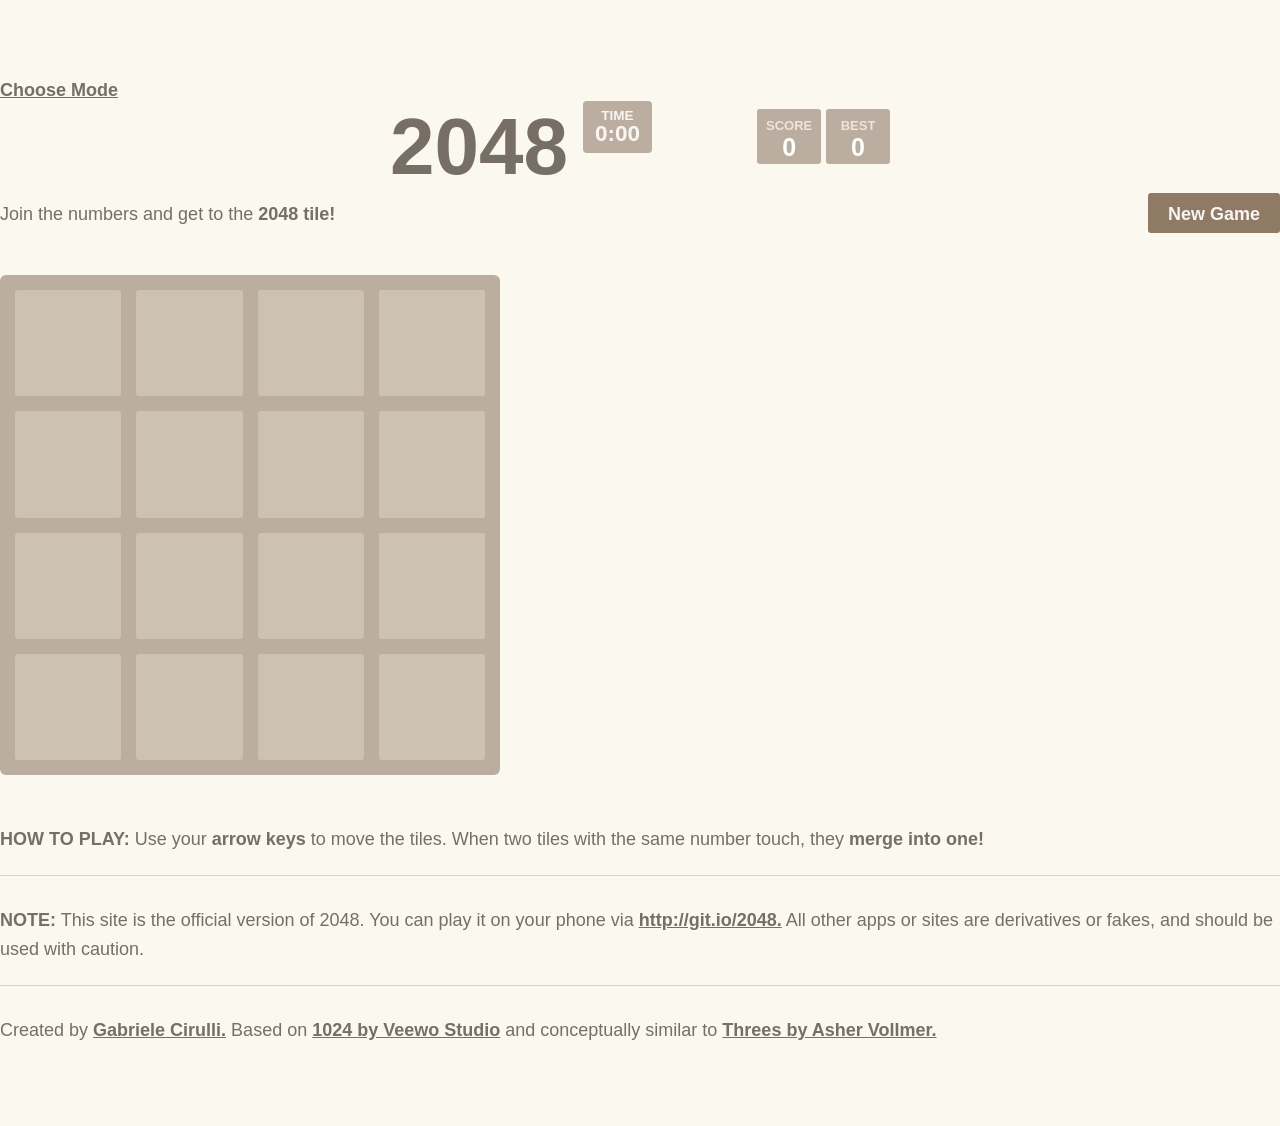
==== commit c82d194a: "Merge branch 'main' into MergingFeatures" ====
--- a/index.html
+++ b/index.html
@@ -24,6 +24,10 @@
       <div class="scores-container">
         <div class="score-container">0</div>
         <div class="best-container">0</div>
+      </div>
+      <div class="timer-container">
+          <div class="timer-label">Time</div>
+          <div class="timer-value">0:00</div>
       </div>
     </div>
   </div>
@@ -150,4 +154,4 @@
   <script src="js/game_manager.js"></script>
   <script src="js/application.js"></script>
 </body>
-</html>
+</html>
--- a/style/main.css
+++ b/style/main.css
@@ -203,6 +203,8 @@
 
 .grid-container {
   position: absolute;
+  top: 15px;
+  left: 15px;
   z-index: 1; }
 
 .grid-row {
@@ -226,6 +228,8 @@
 
 .tile-container {
   position: absolute;
+  top: 15px;
+  left: 15px;
   z-index: 2; }
 
 .tile, .tile .tile-inner {
@@ -313,6 +317,53 @@
   -ms-transform: translate(363px, 363px);
   transform: translate(363px, 363px); }
 
+/* Positions for 5x5 grid */
+.tile.tile-position-5-1 {
+  -webkit-transform: translate(484px, 0px);
+  -moz-transform: translate(484px, 0px);
+  -ms-transform: translate(484px, 0px);
+  transform: translate(484px, 0px); }
+.tile.tile-position-5-2 {
+  -webkit-transform: translate(484px, 121px);
+  -moz-transform: translate(484px, 121px);
+  -ms-transform: translate(484px, 121px);
+  transform: translate(484px, 121px); }
+.tile.tile-position-5-3 {
+  -webkit-transform: translate(484px, 242px);
+  -moz-transform: translate(484px, 242px);
+  -ms-transform: translate(484px, 242px);
+  transform: translate(484px, 242px); }
+.tile.tile-position-5-4 {
+  -webkit-transform: translate(484px, 363px);
+  -moz-transform: translate(484px, 363px);
+  -ms-transform: translate(484px, 363px);
+  transform: translate(484px, 363px); }
+.tile.tile-position-5-5 {
+  -webkit-transform: translate(484px, 484px);
+  -moz-transform: translate(484px, 484px);
+  -ms-transform: translate(484px, 484px);
+  transform: translate(484px, 484px); }
+.tile.tile-position-4-5 {
+  -webkit-transform: translate(363px, 484px);
+  -moz-transform: translate(363px, 484px);
+  -ms-transform: translate(363px, 484px);
+  transform: translate(363px, 484px); }
+.tile.tile-position-3-5 {
+  -webkit-transform: translate(242px, 484px);
+  -moz-transform: translate(242px, 484px);
+  -ms-transform: translate(242px, 484px);
+  transform: translate(242px, 484px); }
+.tile.tile-position-2-5 {
+  -webkit-transform: translate(121px, 484px);
+  -moz-transform: translate(121px, 484px);
+  -ms-transform: translate(121px, 484px);
+  transform: translate(121px, 484px); }
+.tile.tile-position-1-5 {
+  -webkit-transform: translate(0px, 484px);
+  -moz-transform: translate(0px, 484px);
+  -ms-transform: translate(0px, 484px);
+  transform: translate(0px, 484px); }
+
 .tile {
   position: absolute;
   -webkit-transition: 100ms ease-in-out;
@@ -660,6 +711,8 @@
 
   .grid-container {
     position: absolute;
+    top: 10px;
+    left: 10px;
     z-index: 1; }
 
   .grid-row {
@@ -683,6 +736,8 @@
 
   .tile-container {
     position: absolute;
+    top: 10px;
+    left: 10px;
     z-index: 2; }
 
   .tile, .tile .tile-inner {
@@ -770,6 +825,53 @@
     -ms-transform: translate(202px, 202px);
     transform: translate(202px, 202px); }
 
+  /* Mobile positions for 5x5 grid */
+  .tile.tile-position-5-1 {
+    -webkit-transform: translate(269px, 0px);
+    -moz-transform: translate(269px, 0px);
+    -ms-transform: translate(269px, 0px);
+    transform: translate(269px, 0px); }
+  .tile.tile-position-5-2 {
+    -webkit-transform: translate(269px, 67px);
+    -moz-transform: translate(269px, 67px);
+    -ms-transform: translate(269px, 67px);
+    transform: translate(269px, 67px); }
+  .tile.tile-position-5-3 {
+    -webkit-transform: translate(269px, 135px);
+    -moz-transform: translate(269px, 135px);
+    -ms-transform: translate(269px, 135px);
+    transform: translate(269px, 135px); }
+  .tile.tile-position-5-4 {
+    -webkit-transform: translate(269px, 202px);
+    -moz-transform: translate(269px, 202px);
+    -ms-transform: translate(269px, 202px);
+    transform: translate(269px, 202px); }
+  .tile.tile-position-5-5 {
+    -webkit-transform: translate(269px, 269px);
+    -moz-transform: translate(269px, 269px);
+    -ms-transform: translate(269px, 269px);
+    transform: translate(269px, 269px); }
+  .tile.tile-position-4-5 {
+    -webkit-transform: translate(202px, 269px);
+    -moz-transform: translate(202px, 269px);
+    -ms-transform: translate(202px, 269px);
+    transform: translate(202px, 269px); }
+  .tile.tile-position-3-5 {
+    -webkit-transform: translate(135px, 269px);
+    -moz-transform: translate(135px, 269px);
+    -ms-transform: translate(135px, 269px);
+    transform: translate(135px, 269px); }
+  .tile.tile-position-2-5 {
+    -webkit-transform: translate(67px, 269px);
+    -moz-transform: translate(67px, 269px);
+    -ms-transform: translate(67px, 269px);
+    transform: translate(67px, 269px); }
+  .tile.tile-position-1-5 {
+    -webkit-transform: translate(0px, 269px);
+    -moz-transform: translate(0px, 269px);
+    -ms-transform: translate(0px, 269px);
+    transform: translate(0px, 269px); }
+
   .tile .tile-inner {
     font-size: 35px; }
 
